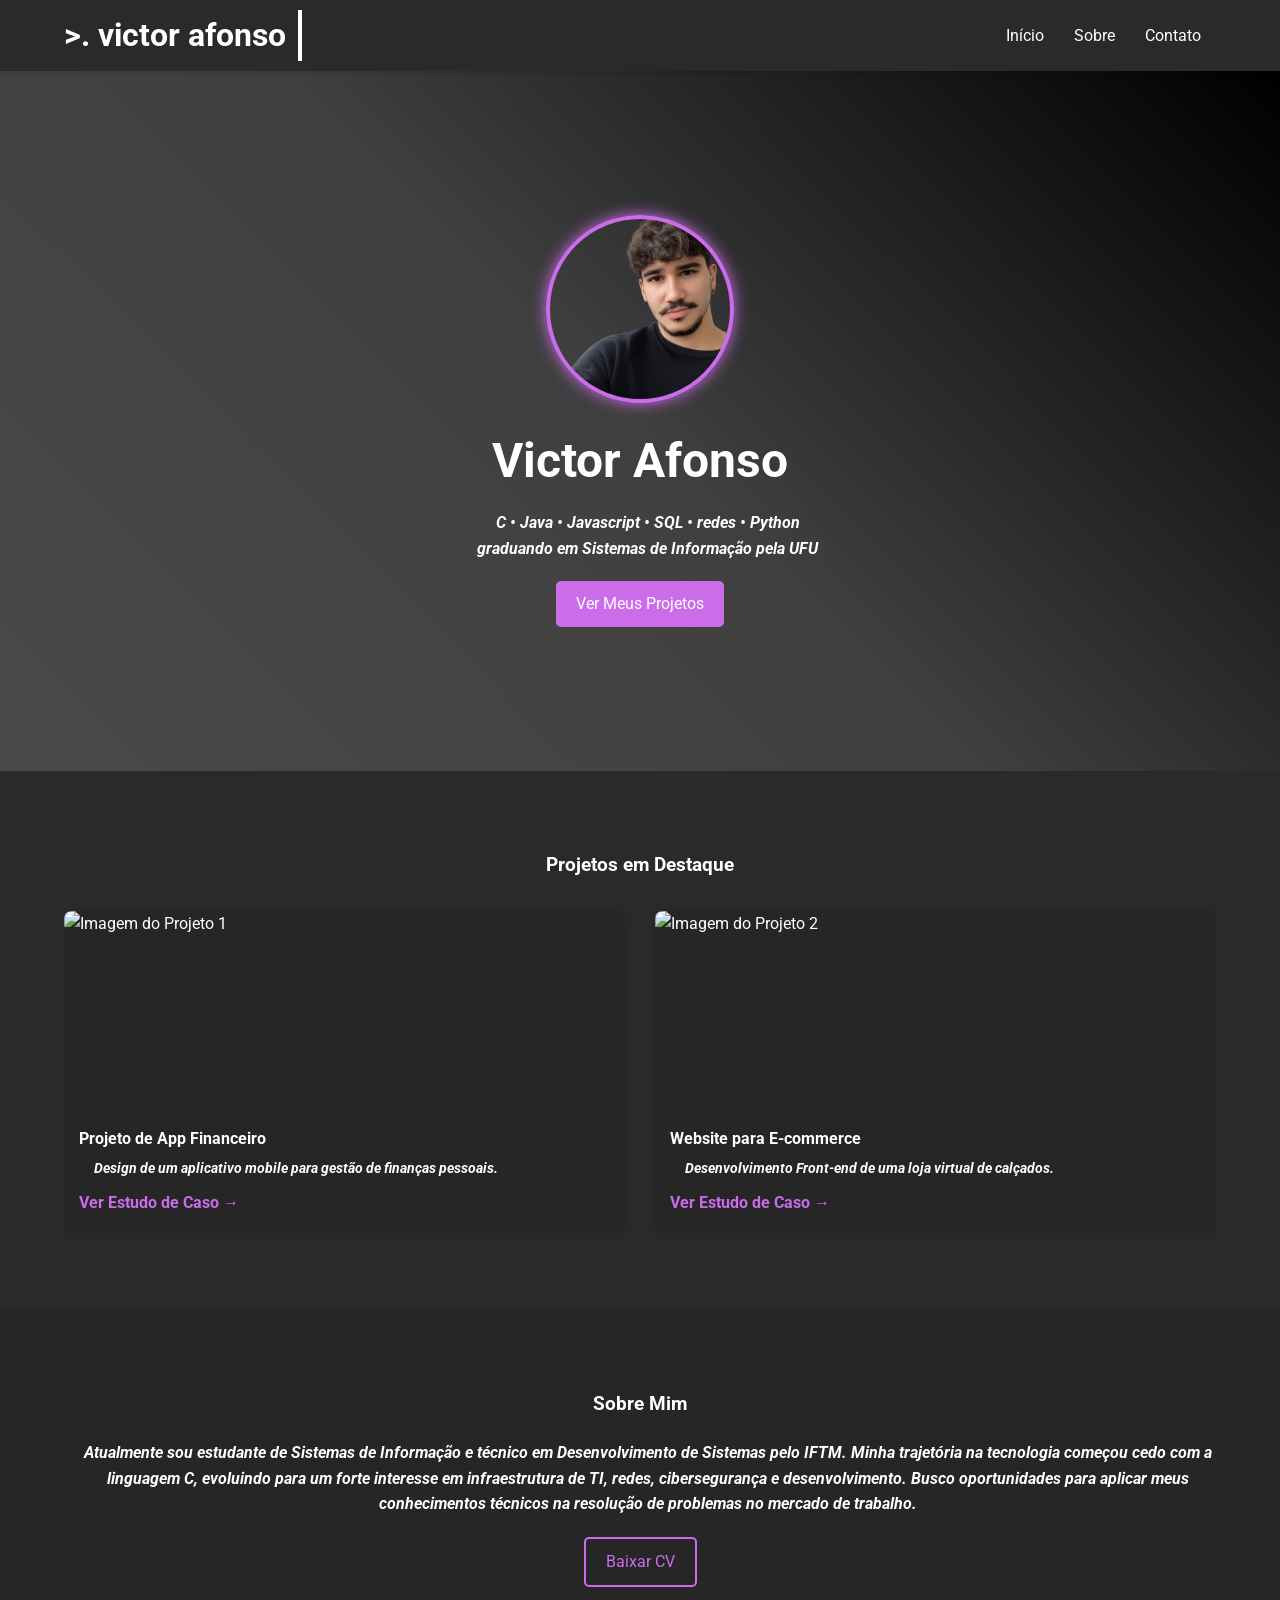
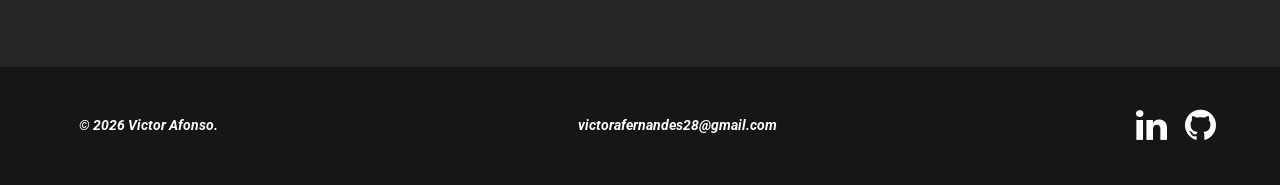
==== assets/index.html @ 39ec3ca8 "second update" ====
<!DOCTYPE html>
<html lang="pt-BR">
<head>
    <meta charset="UTF-8">
    <meta name="viewport" content="width=device-width, initial-scale=1.0">
    <meta author="victor afonso">
    <title>Victor Afonso | Portfólio</title>
    <link rel="stylesheet" href="css/style.css">
    <link rel="icon" href="icons/favicon.ico">
    <link rel="stylesheet" href="https://cdnjs.cloudflare.com/ajax/libs/font-awesome/4.7.0/css/font-awesome.min.css">

</head>
<body>

    <header>
        <div class="container">
            <h1 class="typing-effect">>. victor afonso</h1>
            <nav>
                <ul>
                    <li><a href="#inicio">Início</a></li>
                    <li><a href="#sobre">Sobre</a></li>
                    <li><a href="#contato">Contato</a></li>
                </ul>
            </nav>
        </div>
    </header>

    <section id="inicio" class="hero">
        <div class="container">

            <div class="profilepic"></div>

            <h2> Victor Afonso</h2>
            <p>C • Java • Javascript • SQL • redes • Python</p>
            <p>graduando em Sistemas de Informação pela UFU</p>
            <a href="#portfolio" class="cta-button">Ver Meus Projetos</a>
        </div>
    </section>

    <section id="portfolio" class="portfolio">
        <div class="container">
            <h3>Projetos em Destaque</h3>
            <div class="projeto-grid">
                <div class="projeto-card">
                    <img src="placeholder-1.jpg" alt="Imagem do Projeto 1">
                    <h4>Projeto de App Financeiro</h4>
                    <p>Design de um aplicativo mobile para gestão de finanças pessoais.</p>
                    <a href="#">Ver Estudo de Caso →</a>
                </div>
                <div class="projeto-card">
                    <img src="placeholder-2.jpg" alt="Imagem do Projeto 2">
                    <h4>Website para E-commerce</h4>
                    <p>Desenvolvimento Front-end de uma loja virtual de calçados.</p>
                    <a href="#">Ver Estudo de Caso →</a>
                </div>
                </div>
        </div>
    </section>
    
    <section id="sobre" class="sobre">
        <div class="container">
            <h3>Sobre Mim</h3>
            <p>Atualmente sou estudante de Sistemas de Informação e técnico em Desenvolvimento de Sistemas pelo IFTM. Minha trajetória na tecnologia começou cedo com a linguagem C, evoluindo para um forte interesse em infraestrutura de TI, redes, cibersegurança e desenvolvimento. Busco oportunidades para aplicar meus conhecimentos técnicos na resolução de problemas no mercado de trabalho.</p>
            <a href="#" onclick="baixarPDF()" class="cta-button secondary">Baixar CV</a>
        </div>
    </section>


    <footer id="contato">
        <div class="container">
            <p>&copy; 2026 Victor Afonso.</p>
            <p>victorafernandes28@gmail.com</p>
            <div class="social-links">
                <a href="https://www.linkedin.com/in/victorafonsofr/"><i class="fa fa-linkedin" style="font-size:36px; color:white"></i></a> 
                <a href="https://github.com/victorafonsofr"><i class="fa fa-github" style="font-size:36px"></i></a>
            </div>
        </div>
    </footer>
    <script>
        function baixarPDF() {
            const urlPDF = "cv.pdf"; 

            const a = document.createElement('a');
            a.href = urlPDF;
            a.download = 'cv.pdf'; 
            
            document.body.appendChild(a);
            a.click();
            
            document.body.removeChild(a);
            }
    </script>
</body>
</html>
---- assets/css/style.css ----
@import url('https://fonts.googleapis.com/css2?family=Roboto:ital,wght@0,100..900;1,100..900&display=swap');

*{
    margin: 0;
    padding: 0;
    font-family: "Roboto",sans-serif;
}
:root {
    --cor-principal: #cb6ceb; /* Azul para destaque */
    --cor-secundaria: white; /* Texto */
    --cor-fundo: #262627; /* Fundo claro */
    --cor-fundo-escuro: #2b2a2a; /* Fundo de seção */
    --cor-sombra: rgba(0, 0, 0, 0.1);
}

body {
    font-family: 'Arial', sans-serif;
    line-height: 1.6;
    background-color: var(--cor-fundo);
    color: var(--cor-secundaria);
    scroll-behavior: smooth;
}

.container {
    width: 90%;
    max-width: 1200px;
    margin: auto;
    overflow: hidden;
    padding: 20px 0;
}

h2, h3 {
    margin-bottom: 20px;
    color: white;
}

/* HEADER/NAVEGAÇÃO */
header {
    background: var(--cor-fundo-escuro);
    box-shadow: 0 2px 4px var(--cor-sombra);
    position: sticky;
    top: 0;
    z-index: 100;
}

.typing-effect {
    border-right: 4px solid ;
    width: 13ch;
    white-space: nowrap;
    overflow: hidden;
    animation: typing 2s steps(14), blink 0.5s infinite step-end alternate;
}

@keyframes typing {
    from { width: 0 }
    to { width: 13ch }
}
@keyframes blink {
    50% { border-color: transparent }
}

header .container {
    display: flex;
    justify-content: space-between;
    align-items: center;
    padding: 10px 0;
}

header nav ul {
    list-style: none;
    display: flex;
}

header nav ul li a {
    color: var(--cor-secundaria);
    text-decoration: none;
    padding: 10px 15px;
    display: block;
    transition: color 0.3s;
}

header nav ul li a:hover {
    color: var(--cor-principal);
}

/* BOTÃO CTA GERAL */
.cta-button {
    display: inline-block;
    background: var(--cor-principal);
    color: #fff;
    padding: 10px 20px;
    text-decoration: none;
    border-radius: 5px;
    margin-top: 20px;
    transition: background-color 0.3s;
    border: none;
    cursor: pointer;
}

.cta-button:hover {
    background: #cb6ceb;
}

.secondary {
    background: transparent;
    border: 2px solid var(--cor-principal);
    color: var(--cor-principal);
}

.secondary:hover {
    background: var(--cor-principal);
    color: #fff;
}

/* SEÇÃO HERO */
.hero {
    background-image: linear-gradient(45deg, rgb(75, 74, 74), rgb(63, 63, 63), black) ; /* Altere a imagem de fundo */
    color: var(--cor-secundaria); 
    text-align: center;
    padding: 100px 0;
    min-height: 500px;
    display: flex;
    align-items: center;
    justify-content: center;
    background-color: #e9e9e9; /* Fundo de fallback */
}

.hero h2 {
    font-size: 3em;
    margin-bottom: 10px;
}


.profilepic {
    width: 180px;
    height: 180px;
    background-image: url('../icons/ChatGPT\ Image.png'); /* Substitua pelo caminho da sua imagem */
    background-size: cover;
    background-position: center;
    border-radius: 50%;
    margin: 0 auto 20px;
    border: 4px solid var(--cor-principal);
    box-shadow: 0 0 15px var(--cor-principal);
}

/* SEÇÕES GERAIS */
section {
    padding: 60px 0;
    text-align: center;
}

/* SEÇÃO PORTFÓLIO */
.portfolio {
    background: var(--cor-fundo-escuro);
}

.projeto-grid {
    display: grid;
    grid-template-columns: repeat(auto-fit, minmax(300px, 1fr));
    gap: 30px;
    margin-top: 30px;
}

.projeto-card {
    background: var(--cor-fundo);
    border-radius: 8px;
    box-shadow: 0 4px 8px var(--cor-sombra);
    overflow: hidden;
    text-align: left;
    transition: transform 0.3s;
}

.projeto-card:hover {
    transform: translateY(-5px);
}

.projeto-card img {
    width: 100%;
    height: 200px;
    object-fit: cover;
    display: block;
}

.projeto-card h4 {
    margin: 15px 15px 5px;
    color: var(--cor-secundaria);
}

.projeto-card p {
    padding: 0 15px 10px;
    font-size: 0.9em;
}

.projeto-card a {
    display: inline-block;
    color: var(--cor-principal);
    text-decoration: none;
    padding: 0 15px 15px;
    font-weight: bold;
}

/* SEÇÃO CONTATO */
.contato form {
    max-width: 600px;
    margin: 20px auto;
    display: flex;
    flex-direction: column;
    gap: 15px;
    text-align: left;
}

.contato input[type="text"],
.contato input[type="email"],
.contato textarea {
    width: 100%;
    padding: 12px;
    border: 1px solid #ccc;
    border-radius: 5px;
    font-size: 1em;
}

/* RODAPÉ */
footer {
    background: #161616;
    color: #fff;
    padding: 20px 0;
    font-size: 0.9em;
}

footer .container {
    display: flex;
    justify-content: space-between;
    align-items: center;
}

footer .social-links a, p {
    color: #fff;
    font-weight: bold;
    font-style: italic ;
    text-decoration: none;
    margin-left: 15px;
}

/* MEDIA QUERIES (RESPONSIVIDADE BÁSICA) */
@media (max-width: 768px) {
    header .container {
        flex-direction: column;
    }

    header nav {
        margin-top: 10px;
    }

    header nav ul {
        flex-direction: column;
        text-align: center;
    }

    .hero h2 {
        font-size: 2em;
    }
    
    footer .container {
        flex-direction: column;
        gap: 10px;
    }
}
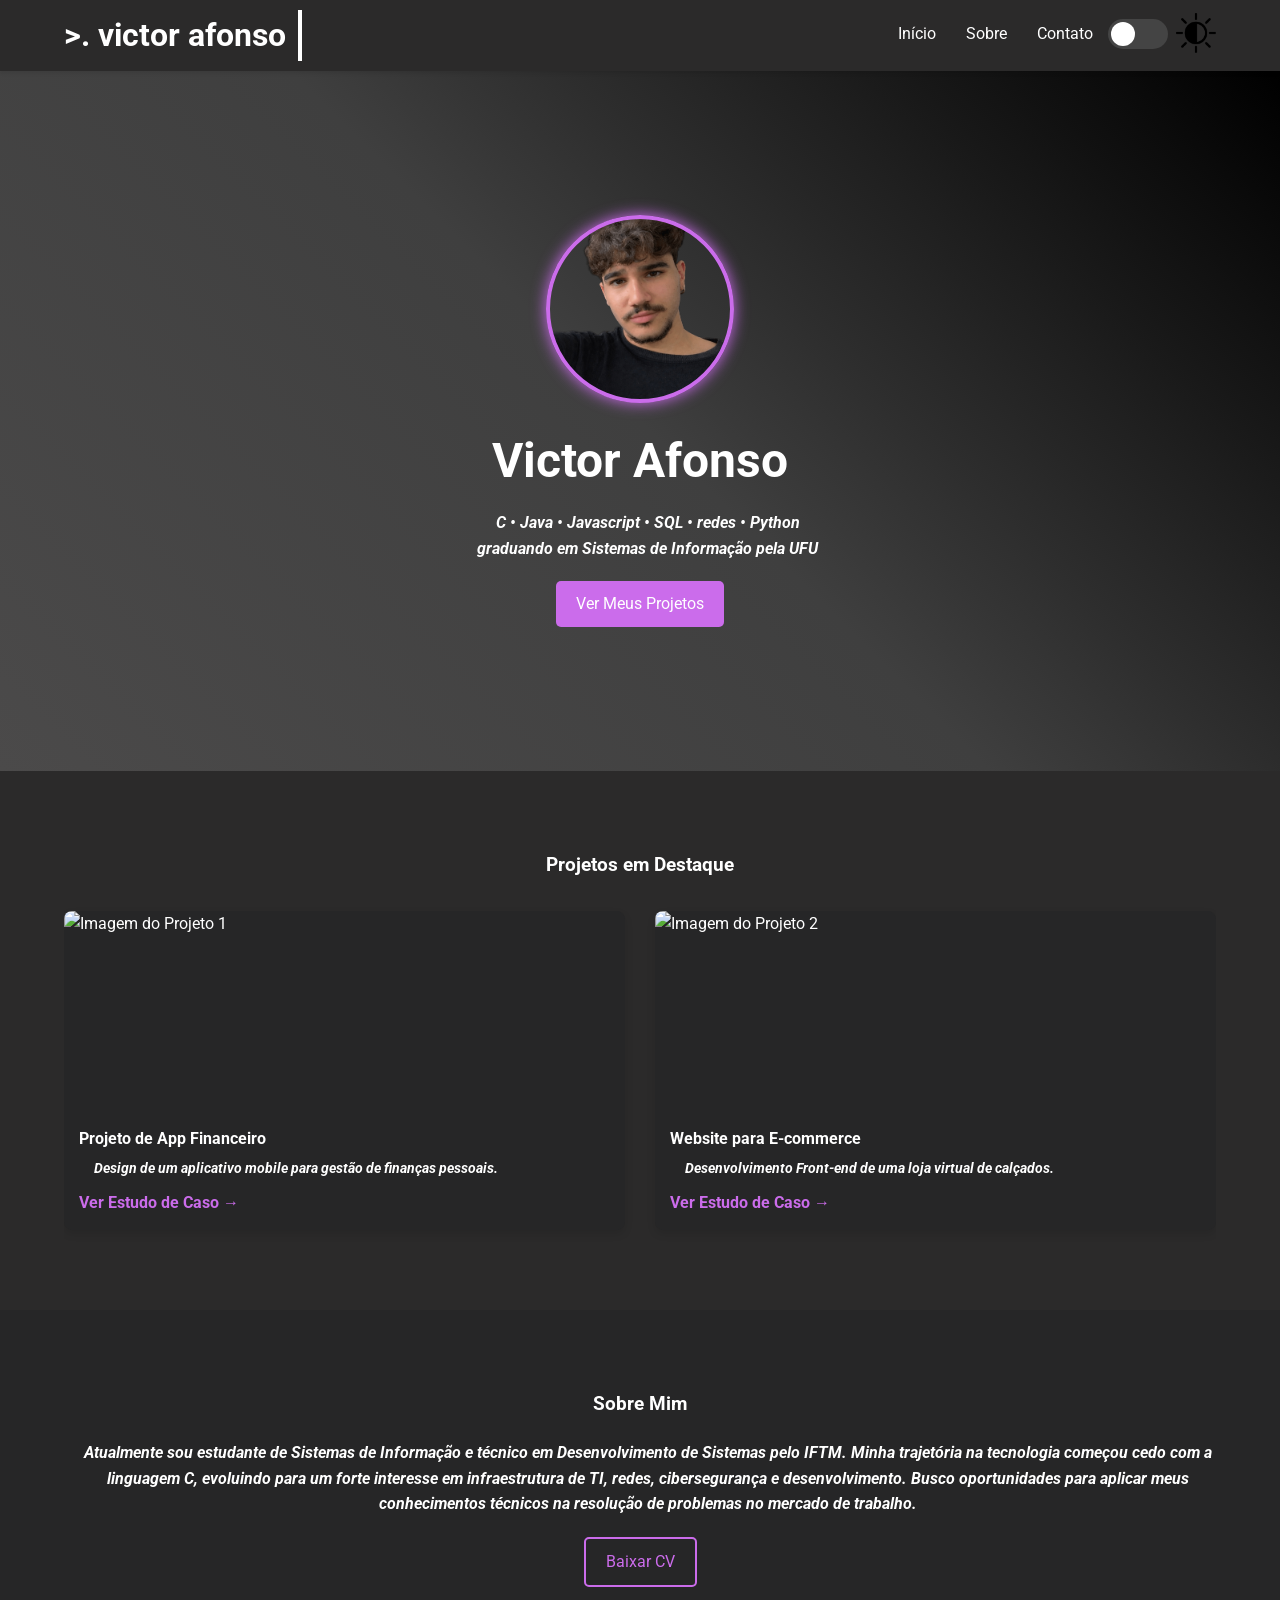
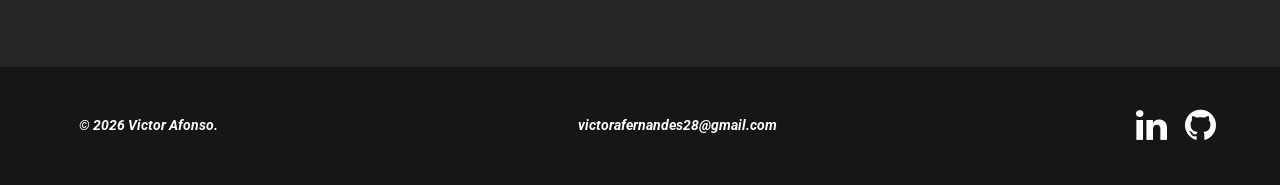
==== commit 6d2ce8e4: "add: Adicionado interruptor para modo escuro, falta implementar o modo escuro e também modificar o c" ====
--- a/assets/index.html
+++ b/assets/index.html
@@ -20,6 +20,13 @@
                     <li><a href="#inicio">Início</a></li>
                     <li><a href="#sobre">Sobre</a></li>
                     <li><a href="#contato">Contato</a></li>
+                    <li class="mode">
+                        <label class="interruptor">
+                           <input type="checkbox" id="tema">
+                            <span class="slider"></span>
+                        </label>
+                    </li>
+                    <li><img class="imgmode" src="icons/png_modo_noturno.png" alt="modo noturno"></li>
                 </ul>
             </nav>
         </div>
@@ -27,7 +34,6 @@
 
     <section id="inicio" class="hero">
         <div class="container">
-
             <div class="profilepic"></div>
 
             <h2> Victor Afonso</h2>
@@ -80,14 +86,15 @@
         function baixarPDF() {
             const urlPDF = "cv.pdf"; 
 
-            const a = document.createElement('a');
-            a.href = urlPDF;
-            a.download = 'cv.pdf'; 
-            
-            document.body.appendChild(a);
-            a.click();
-            
-            document.body.removeChild(a);
+                const a = document.createElement('a');
+                a.href = urlPDF;
+                a.download = 'cv.pdf'; 
+                
+                document.body.appendChild(a);
+                a.click();
+                
+                document.body.removeChild(a);
+
             }
     </script>
 </body>
--- a/assets/css/style.css
+++ b/assets/css/style.css
@@ -6,7 +6,7 @@
     font-family: "Roboto",sans-serif;
 }
 :root {
-    --cor-principal: #cb6ceb; /* Azul para destaque */
+    --cor-principal: #cb6ceb; /* Roxo para destaque */
     --cor-secundaria: white; /* Texto */
     --cor-fundo: #262627; /* Fundo claro */
     --cor-fundo-escuro: #2b2a2a; /* Fundo de seção */
@@ -19,6 +19,14 @@
     background-color: var(--cor-fundo);
     color: var(--cor-secundaria);
     scroll-behavior: smooth;
+}
+
+.bright-mode{
+    --cor-principal: #9c3fc0;       /* Roxo mais escuro */
+    --cor-secundaria: #222222;      /* Texto escuro */
+    --cor-fundo: #ffffff;           /* Fundo principal */
+    --cor-fundo-escuro: #f2f0f3;    /* Fundo de seção */
+    --cor-sombra: rgba(0, 0, 0, 0.12);
 }
 
 .container {
@@ -98,7 +106,7 @@
 }
 
 .cta-button:hover {
-    background: #cb6ceb;
+    background: #8d34aa;
 }
 
 .secondary {
@@ -134,7 +142,7 @@
 .profilepic {
     width: 180px;
     height: 180px;
-    background-image: url('../icons/ChatGPT\ Image.png'); /* Substitua pelo caminho da sua imagem */
+    background-image: url('../icons/profpic.png'); /* Substitua pelo caminho da sua imagem */
     background-size: cover;
     background-position: center;
     border-radius: 50%;
@@ -241,7 +249,60 @@
     margin-left: 15px;
 }
 
-/* MEDIA QUERIES (RESPONSIVIDADE BÁSICA) */
+/* Interruptor de modo escuro*/
+
+.interruptor {
+    position: relative;
+    display: inline-block;
+    width: 60px;
+    height: 30px;
+}
+
+.interruptor input {
+    display: none;
+}
+
+.slider {
+    position: absolute;
+    cursor: pointer;
+    inset: 0;
+    background-color: #444;
+    border-radius: 30px;
+    transition: 0.3s;
+}
+
+.slider::before {
+    content: "";
+    position: absolute;
+    width: 24px;
+    height: 24px;
+    left: 3px;
+    top: 3px;
+    background-color: white;
+    border-radius: 50%;
+    transition: 0.3s;
+}
+
+/* Quando estiver ativado */
+.interruptor input:checked + .slider {
+    background-color: #cb6ceb;
+}
+
+.interruptor input:checked + .slider::before {
+    transform: translateX(30px);
+}
+
+.mode{
+    margin-top: 8px;
+}
+
+.imgmode{
+    height: 40px;
+    width: 40px;
+    margin-left: 8px;   
+    margin-top: 2px;
+}
+
 @media (max-width: 768px) {
     header .container {
         flex-direction: column;
@@ -259,6 +320,7 @@
     .hero h2 {
         font-size: 2em;
     }
+    
     
     footer .container {
         flex-direction: column;
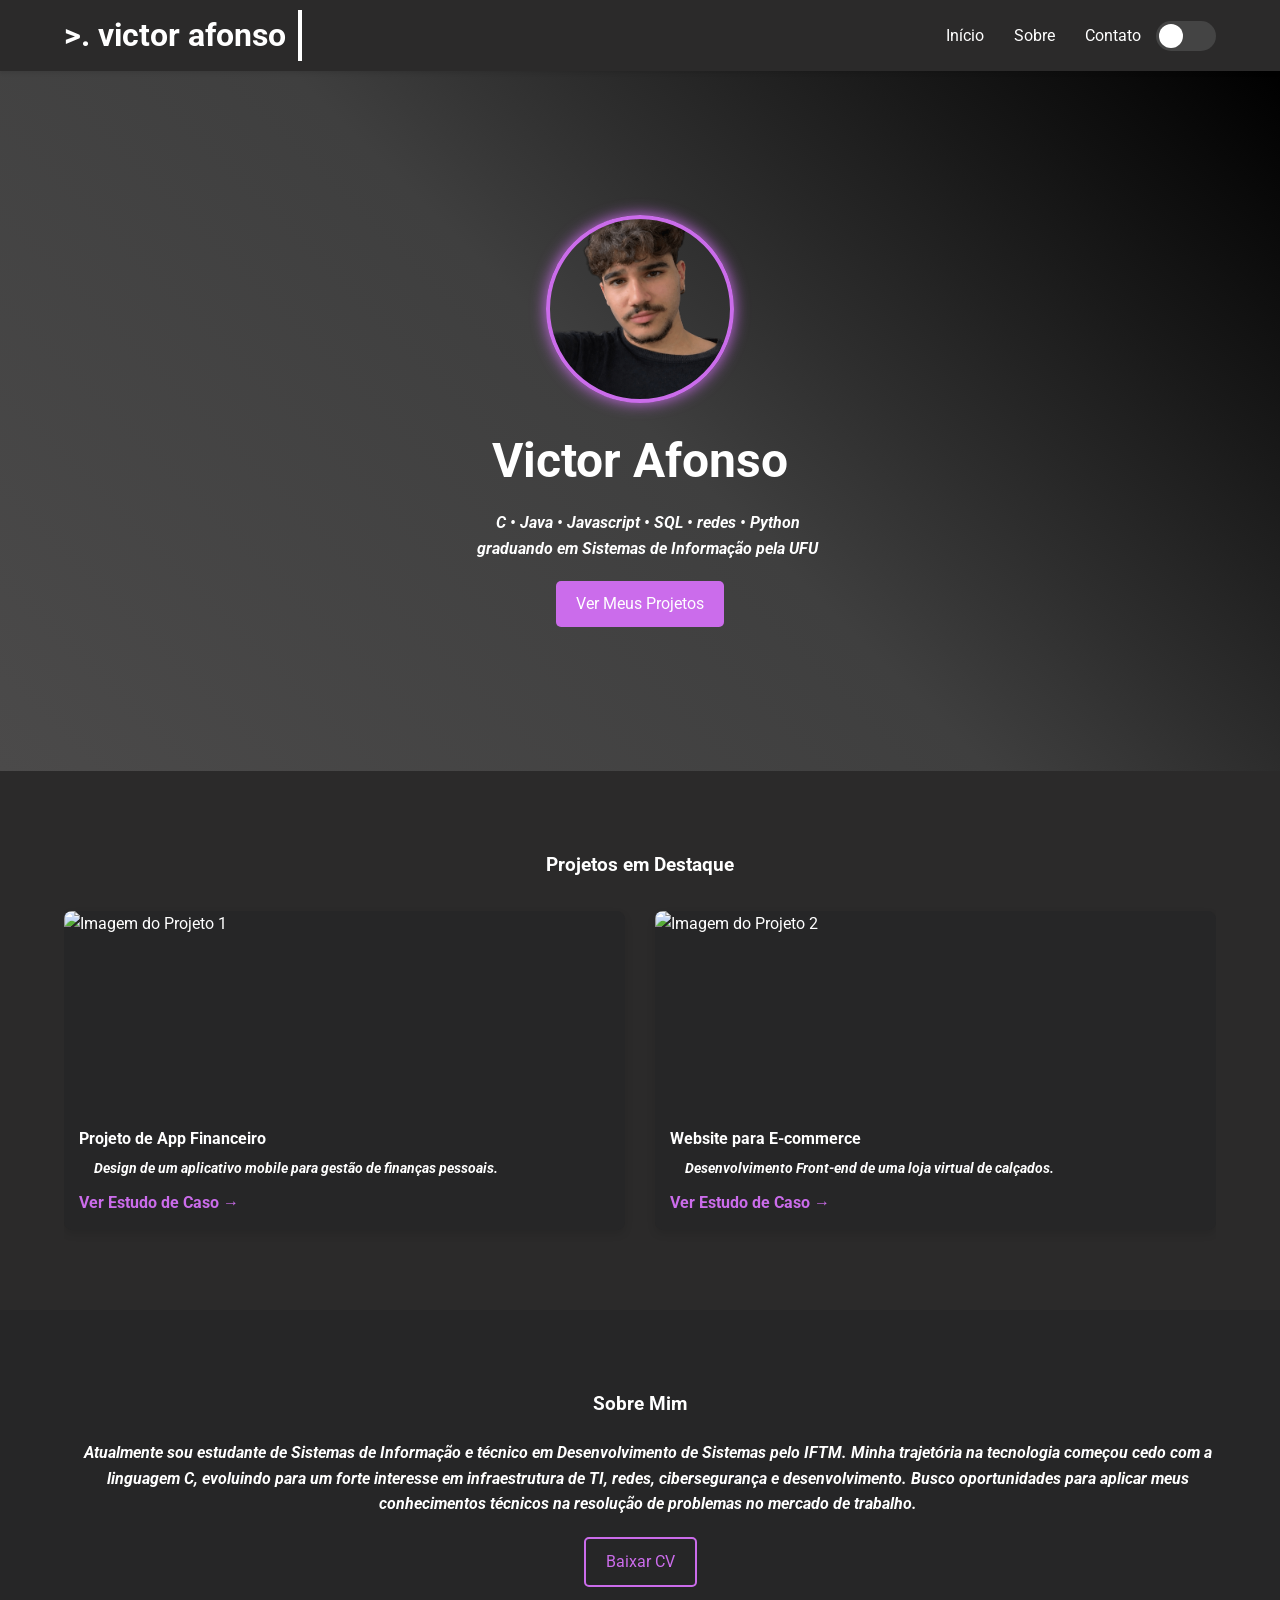
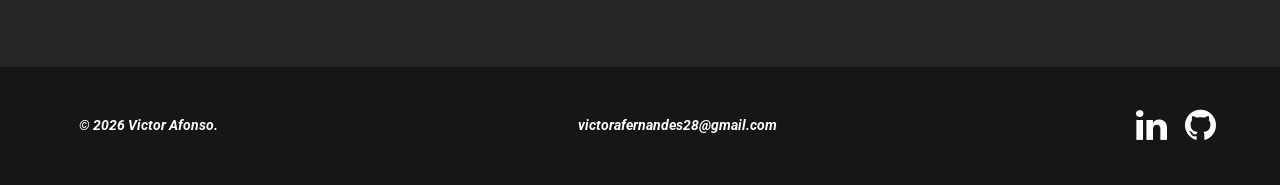
==== commit 4abacc07: "style: dark mode icon removed to fix it" ====
--- a/assets/index.html
+++ b/assets/index.html
@@ -26,7 +26,6 @@
                             <span class="slider"></span>
                         </label>
                     </li>
-                    <li><img class="imgmode" src="icons/png_modo_noturno.png" alt="modo noturno"></li>
                 </ul>
             </nav>
         </div>
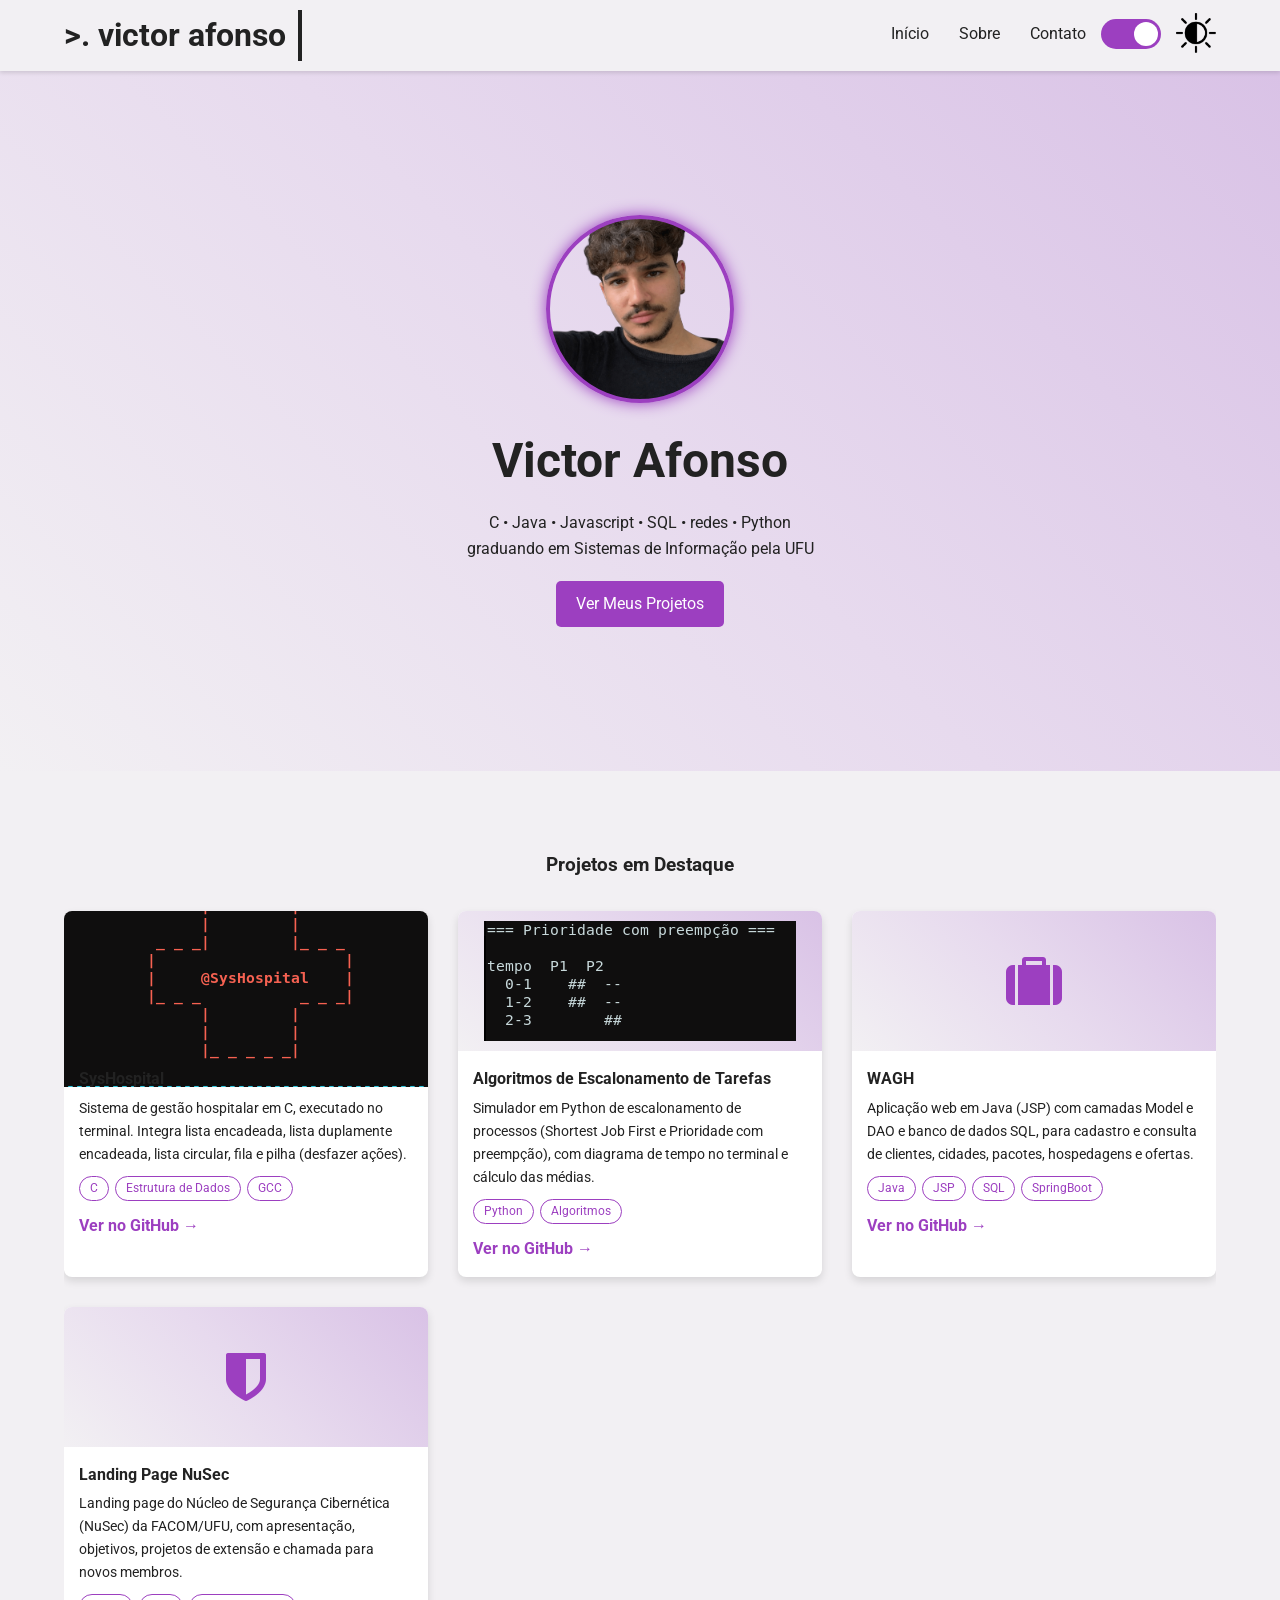
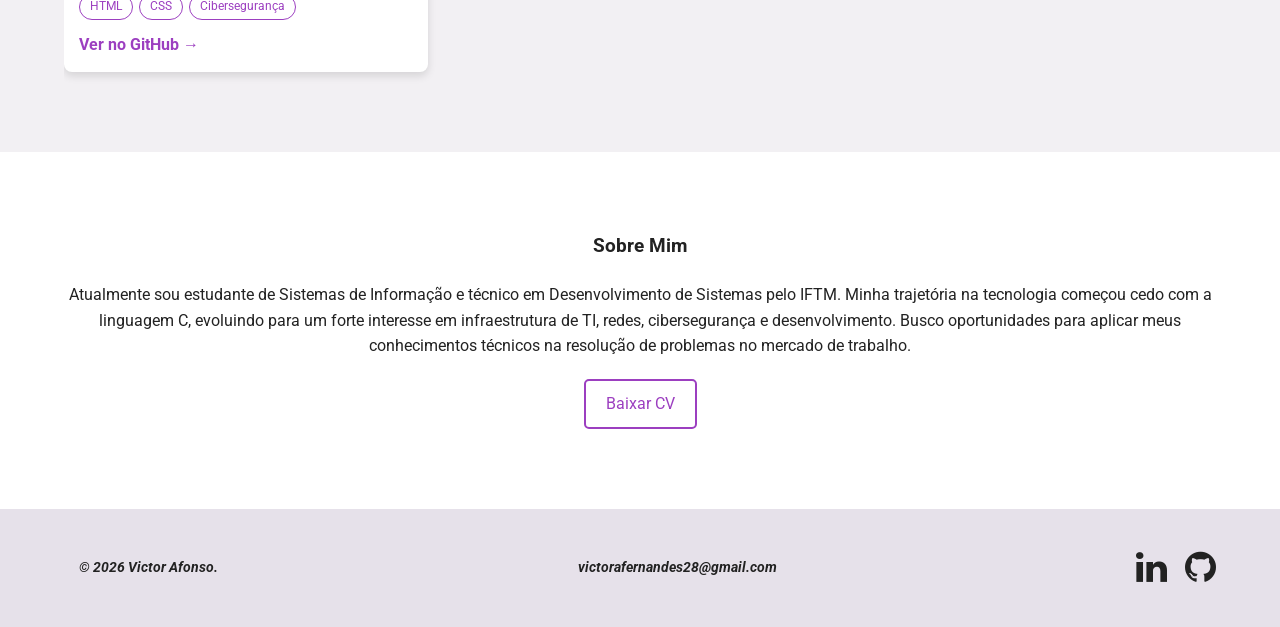
==== commit e8f58b05: "style: images added and dark-mode icon updated" ====
--- a/assets/index.html
+++ b/assets/index.html
@@ -3,12 +3,25 @@
 <head>
     <meta charset="UTF-8">
     <meta name="viewport" content="width=device-width, initial-scale=1.0">
-    <meta author="victor afonso">
+    <meta name="author" content="Victor Afonso">
+    <meta name="description" content="Portfólio de Victor Afonso, graduando em Sistemas de Informação pela UFU: projetos em C, Java, Python, SQL e cibersegurança.">
+    <meta name="theme-color" content="#262627">
     <title>Victor Afonso | Portfólio</title>
+
+    <script>
+        (function () {
+            try {
+                var salvo = localStorage.getItem('tema');
+                var claro = salvo ? salvo === 'claro'
+                                  : window.matchMedia('(prefers-color-scheme: light)').matches;
+                if (claro) document.documentElement.classList.add('bright-mode');
+            } catch (e) {}
+        })();
+    </script>
+
     <link rel="stylesheet" href="css/style.css">
     <link rel="icon" href="icons/favicon.ico">
     <link rel="stylesheet" href="https://cdnjs.cloudflare.com/ajax/libs/font-awesome/4.7.0/css/font-awesome.min.css">
-
 </head>
 <body>
 
@@ -21,11 +34,12 @@
                     <li><a href="#sobre">Sobre</a></li>
                     <li><a href="#contato">Contato</a></li>
                     <li class="mode">
-                        <label class="interruptor">
-                           <input type="checkbox" id="tema">
+                        <label class="interruptor" title="Alternar modo claro/escuro">
+                            <input type="checkbox" id="tema" aria-label="Ativar modo claro">
                             <span class="slider"></span>
                         </label>
                     </li>
+                    <li><img class="imgmode" src="icons/png_modo_noturno.png" alt="" aria-hidden="true"></li>
                 </ul>
             </nav>
         </div>
@@ -46,55 +60,82 @@
         <div class="container">
             <h3>Projetos em Destaque</h3>
             <div class="projeto-grid">
-                <div class="projeto-card">
-                    <img src="placeholder-1.jpg" alt="Imagem do Projeto 1">
-                    <h4>Projeto de App Financeiro</h4>
-                    <p>Design de um aplicativo mobile para gestão de finanças pessoais.</p>
-                    <a href="#">Ver Estudo de Caso →</a>
-                </div>
-                <div class="projeto-card">
-                    <img src="placeholder-2.jpg" alt="Imagem do Projeto 2">
-                    <h4>Website para E-commerce</h4>
-                    <p>Desenvolvimento Front-end de uma loja virtual de calçados.</p>
-                    <a href="#">Ver Estudo de Caso →</a>
-                </div>
-                </div>
+
+                <article class="projeto-card">
+                    <div class="projeto-thumb" aria-hidden="true"><img src="icons/syshospital.png" alt="SysHospital"></div>
+                    <h4>SysHospital</h4>
+                    <p>Sistema de gestão hospitalar em C, executado no terminal. Integra lista encadeada, lista duplamente encadeada, lista circular, fila e pilha (desfazer ações).</p>
+                    <ul class="tags"><li>C</li><li>Estrutura de Dados</li><li>GCC</li></ul>
+                    <a href="https://github.com/victorafonsofr/SysHospital" target="_blank" rel="noopener noreferrer">Ver no GitHub →</a>
+                </article>
+
+                <article class="projeto-card">
+                    <div class="projeto-thumb" aria-hidden="true"><img src="icons/esca.png" alt="escalonamento"></div>
+                    <h4>Algoritmos de Escalonamento de Tarefas</h4>
+                    <p>Simulador em Python de escalonamento de processos (Shortest Job First e Prioridade com preempção), com diagrama de tempo no terminal e cálculo das médias.</p>
+                    <ul class="tags"><li>Python</li><li>Algoritmos</li></ul>
+                    <a href="https://github.com/victorafonsofr/Algoritmos_Escalonamento_de_Tarefas" target="_blank" rel="noopener noreferrer">Ver no GitHub →</a>
+                </article>
+
+                <article class="projeto-card">
+                    <div class="projeto-thumb" aria-hidden="true"><i class="fa fa-suitcase"></i></div>
+                    <h4>WAGH</h4>
+                    <p>Aplicação web em Java (JSP) com camadas Model e DAO e banco de dados SQL, para cadastro e consulta de clientes, cidades, pacotes, hospedagens e ofertas.</p>
+                    <ul class="tags"><li>Java</li><li>JSP</li><li>SQL</li><li>SpringBoot</li></ul>
+                    <a href="https://github.com/victorafonsofr/WAGH" target="_blank" rel="noopener noreferrer">Ver no GitHub →</a>
+                </article>
+
+                <article class="projeto-card">
+                    <div class="projeto-thumb" aria-hidden="true"><i class="fa fa-shield"></i></div>
+                    <h4>Landing Page NuSec</h4>
+                    <p>Landing page do Núcleo de Segurança Cibernética (NuSec) da FACOM/UFU, com apresentação, objetivos, projetos de extensão e chamada para novos membros.</p>
+                    <ul class="tags"><li>HTML</li><li>CSS</li><li>Cibersegurança</li></ul>
+                    <a href="https://github.com/victorafonsofr/Landing-Page-NuSec" target="_blank" rel="noopener noreferrer">Ver no GitHub →</a>
+                </article>
+
+            </div>
         </div>
     </section>
-    
+
     <section id="sobre" class="sobre">
         <div class="container">
             <h3>Sobre Mim</h3>
             <p>Atualmente sou estudante de Sistemas de Informação e técnico em Desenvolvimento de Sistemas pelo IFTM. Minha trajetória na tecnologia começou cedo com a linguagem C, evoluindo para um forte interesse em infraestrutura de TI, redes, cibersegurança e desenvolvimento. Busco oportunidades para aplicar meus conhecimentos técnicos na resolução de problemas no mercado de trabalho.</p>
-            <a href="#" onclick="baixarPDF()" class="cta-button secondary">Baixar CV</a>
+            <a href="cv.pdf" download="cv.pdf" class="cta-button secondary">Baixar CV</a>
         </div>
     </section>
-
 
     <footer id="contato">
         <div class="container">
             <p>&copy; 2026 Victor Afonso.</p>
             <p>victorafernandes28@gmail.com</p>
             <div class="social-links">
-                <a href="https://www.linkedin.com/in/victorafonsofr/"><i class="fa fa-linkedin" style="font-size:36px; color:white"></i></a> 
-                <a href="https://github.com/victorafonsofr"><i class="fa fa-github" style="font-size:36px"></i></a>
+                <a href="https://www.linkedin.com/in/victorafonsofr/" target="_blank" rel="noopener noreferrer" aria-label="LinkedIn"><i class="fa fa-linkedin"></i></a>
+                <a href="https://github.com/victorafonsofr" target="_blank" rel="noopener noreferrer" aria-label="GitHub"><i class="fa fa-github"></i></a>
             </div>
         </div>
     </footer>
+
     <script>
-        function baixarPDF() {
-            const urlPDF = "cv.pdf"; 
+        // Botão de tema: marcado = modo claro | desmarcado = modo escuro (padrão do site)
+        const interruptor = document.getElementById('tema');
+        const raiz = document.documentElement;
+        const metaTema = document.querySelector('meta[name="theme-color"]');
 
-                const a = document.createElement('a');
-                a.href = urlPDF;
-                a.download = 'cv.pdf'; 
-                
-                document.body.appendChild(a);
-                a.click();
-                
-                document.body.removeChild(a);
+        function aplicarTema(claro) {
+            raiz.classList.toggle('bright-mode', claro);
+            interruptor.checked = claro;
+            interruptor.setAttribute('aria-label', claro ? 'Ativar modo escuro' : 'Ativar modo claro');
+            metaTema.content = claro ? '#ffffff' : '#262627';
+        }
 
-            }
+        // sincroniza o botão com o tema já aplicado pelo script do <head>
+        aplicarTema(raiz.classList.contains('bright-mode'));
+
+        interruptor.addEventListener('change', () => {
+            aplicarTema(interruptor.checked);
+            try { localStorage.setItem('tema', interruptor.checked ? 'claro' : 'escuro'); } catch (e) {}
+        });
     </script>
 </body>
-</html>+</html>
--- a/assets/css/style.css
+++ b/assets/css/style.css
@@ -6,11 +6,32 @@
     font-family: "Roboto",sans-serif;
 }
 :root {
-    --cor-principal: #cb6ceb; /* Roxo para destaque */
-    --cor-secundaria: white; /* Texto */
-    --cor-fundo: #262627; /* Fundo claro */
-    --cor-fundo-escuro: #2b2a2a; /* Fundo de seção */
+    color-scheme: dark;
+    --cor-principal: #cb6ceb;        /* Roxo de destaque */
+    --cor-secundaria: #ffffff;       /* Texto */
+    --cor-fundo: #262627;            /* Fundo principal */
+    --cor-fundo-escuro: #2b2a2a;     /* Fundo de seção/header */
     --cor-sombra: rgba(0, 0, 0, 0.1);
+    --cor-hero: linear-gradient(45deg, rgb(75, 74, 74), rgb(63, 63, 63), black);
+    --cor-rodape: #161616;
+    --cor-texto-rodape: #ffffff;
+    --cor-slider: #444444;
+    --filtro-icone: invert(1);       /* ícone do botão é preto: inverte no escuro */
+}
+
+/* MODO CLARO: só redefine as variáveis (classe aplicada no <html>) */
+html.bright-mode {
+    color-scheme: light;
+    --cor-principal: #9c3fc0;
+    --cor-secundaria: #222222;
+    --cor-fundo: #ffffff;
+    --cor-fundo-escuro: #f2f0f3;
+    --cor-sombra: rgba(0, 0, 0, 0.12);
+    --cor-hero: linear-gradient(45deg, #f2f0f3, #e7daee, #d9c2e6);
+    --cor-rodape: #e6e1ea;
+    --cor-texto-rodape: #222222;
+    --cor-slider: #b8b3bd;
+    --filtro-icone: none;
 }
 
 body {
@@ -18,15 +39,11 @@
     line-height: 1.6;
     background-color: var(--cor-fundo);
     color: var(--cor-secundaria);
-    scroll-behavior: smooth;
-}
-
-.bright-mode{
-    --cor-principal: #9c3fc0;       /* Roxo mais escuro */
-    --cor-secundaria: #222222;      /* Texto escuro */
-    --cor-fundo: #ffffff;           /* Fundo principal */
-    --cor-fundo-escuro: #f2f0f3;    /* Fundo de seção */
-    --cor-sombra: rgba(0, 0, 0, 0.12);
+    transition: background-color 0.3s, color 0.3s;
+}
+
+html {
+    scroll-behavior: smooth; /* precisa estar no <html>, no body não tinha efeito */
 }
 
 .container {
@@ -39,7 +56,7 @@
 
 h2, h3 {
     margin-bottom: 20px;
-    color: white;
+    color: var(--cor-secundaria);
 }
 
 /* HEADER/NAVEGAÇÃO */
@@ -56,7 +73,7 @@
     width: 13ch;
     white-space: nowrap;
     overflow: hidden;
-    animation: typing 2s steps(14), blink 0.5s infinite step-end alternate;
+    animation: typing 2s steps(16), blink 0.5s infinite step-end alternate;
 }
 
 @keyframes typing {
@@ -122,7 +139,7 @@
 
 /* SEÇÃO HERO */
 .hero {
-    background-image: linear-gradient(45deg, rgb(75, 74, 74), rgb(63, 63, 63), black) ; /* Altere a imagem de fundo */
+    background-image: var(--cor-hero);
     color: var(--cor-secundaria); 
     text-align: center;
     padding: 100px 0;
@@ -169,6 +186,10 @@
     margin-top: 30px;
 }
 
+header, .portfolio, .projeto-card {
+    transition: background-color 0.3s, color 0.3s, box-shadow 0.3s;
+}
+
 .projeto-card {
     background: var(--cor-fundo);
     border-radius: 8px;
@@ -182,11 +203,34 @@
     transform: translateY(-5px);
 }
 
-.projeto-card img {
-    width: 100%;
-    height: 200px;
-    object-fit: cover;
-    display: block;
+.projeto-thumb {
+    height: 140px;
+    display: flex;
+    align-items: center;
+    justify-content: center;
+    background: var(--cor-hero);
+    color: var(--cor-principal);
+    font-size: 56px;
+}
+
+.projeto-thumb img {
+    font-size: inherit;
+}
+
+.tags {
+    list-style: none;
+    display: flex;
+    flex-wrap: wrap;
+    gap: 6px;
+    padding: 0 15px 12px;
+}
+
+.tags li {
+    font-size: 0.75em;
+    padding: 2px 10px;
+    border: 1px solid var(--cor-principal);
+    border-radius: 999px;
+    color: var(--cor-principal);
 }
 
 .projeto-card h4 {
@@ -229,9 +273,10 @@
 
 /* RODAPÉ */
 footer {
-    background: #161616;
-    color: #fff;
+    background: var(--cor-rodape);
+    color: var(--cor-texto-rodape);
     padding: 20px 0;
+    transition: background-color 0.3s, color 0.3s;
     font-size: 0.9em;
 }
 
@@ -241,12 +286,21 @@
     align-items: center;
 }
 
-footer .social-links a, p {
-    color: #fff;
+footer p,
+footer .social-links a {
+    color: var(--cor-texto-rodape);
     font-weight: bold;
-    font-style: italic ;
+    font-style: italic;
     text-decoration: none;
     margin-left: 15px;
+}
+
+footer .social-links a:hover {
+    color: var(--cor-principal);
+}
+
+footer .social-links i {
+    font-size: 36px;
 }
 
 /* Interruptor de modo escuro*/
@@ -259,14 +313,23 @@
 }
 
 .interruptor input {
-    display: none;
+    /* escondido visualmente, mas ainda focável pelo teclado (display:none impedia) */
+    position: absolute;
+    opacity: 0;
+    width: 0;
+    height: 0;
+}
+
+.interruptor input:focus-visible + .slider {
+    outline: 2px solid var(--cor-principal);
+    outline-offset: 3px;
 }
 
 .slider {
     position: absolute;
     cursor: pointer;
     inset: 0;
-    background-color: #444;
+    background-color: var(--cor-slider);
     border-radius: 30px;
     transition: 0.3s;
 }
@@ -285,7 +348,7 @@
 
 /* Quando estiver ativado */
 .interruptor input:checked + .slider {
-    background-color: #cb6ceb;
+    background-color: var(--cor-principal);
 }
 
 .interruptor input:checked + .slider::before {
@@ -299,8 +362,15 @@
 .imgmode{
     height: 40px;
     width: 40px;
-    margin-left: 8px;   
+    margin-left: 15px;   
     margin-top: 2px;
+    filter: var(--filtro-icone);
+
+}
+
+@media (prefers-reduced-motion: reduce) {
+    * { transition: none !important; animation: none !important; }
+    html { scroll-behavior: auto; }
 }
 
 @media (max-width: 768px) {
